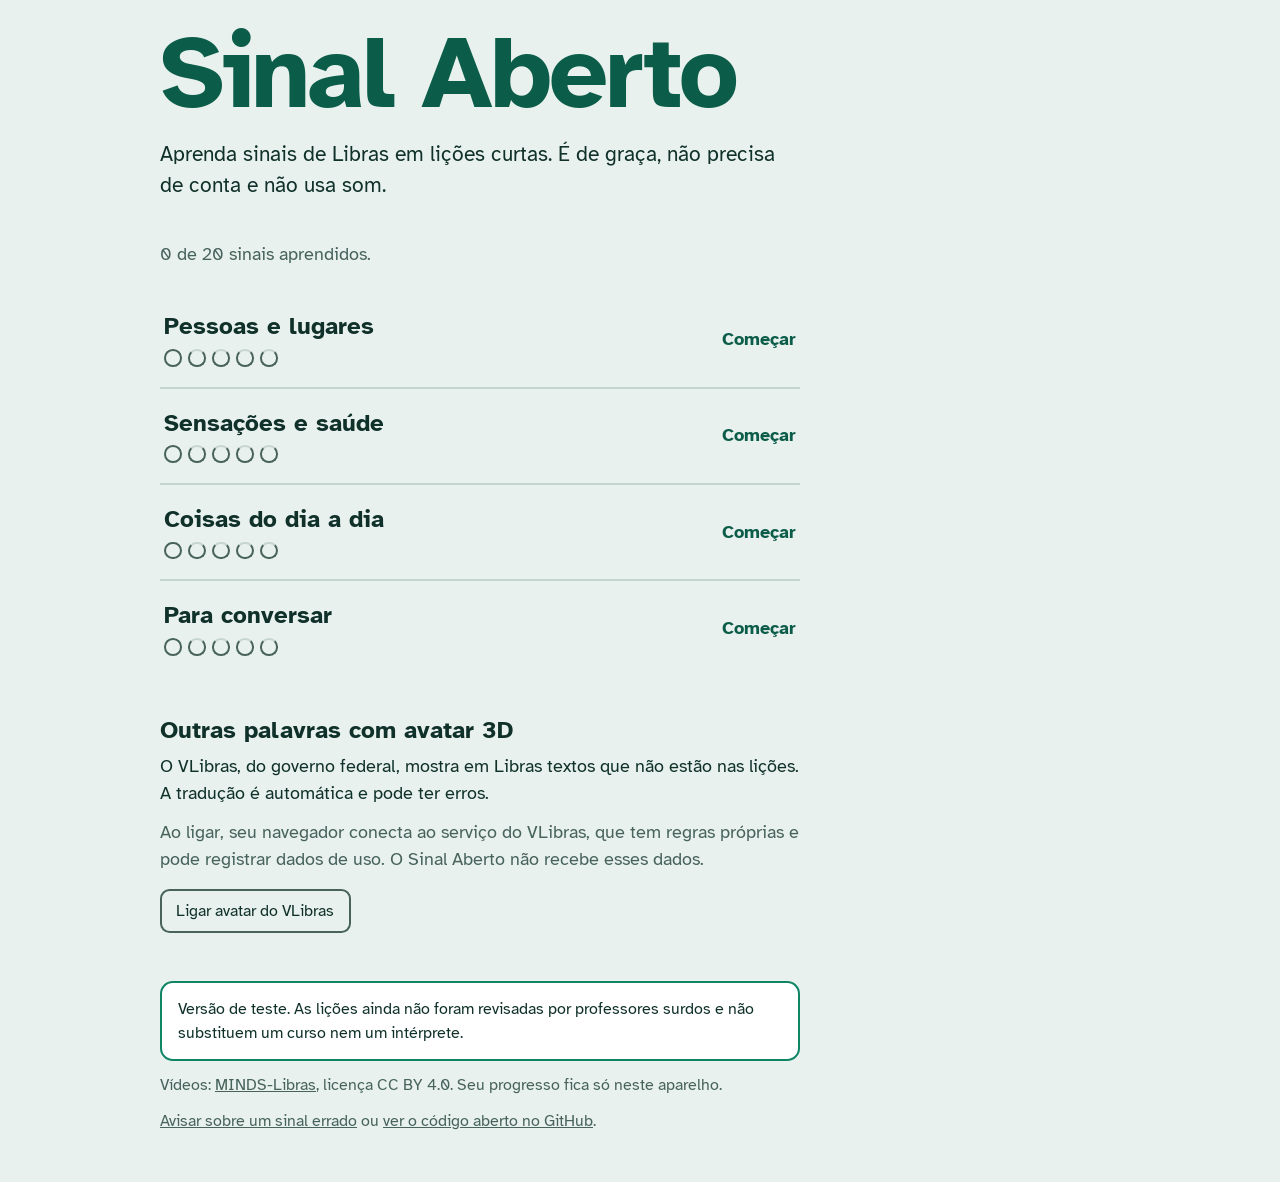
==== site/index.html @ eb138edb "Primeira versão do Sinal Aberto Site gratuito para aprender sinais de Libras, com 4 lições e os 20 s" ====
<!doctype html>
<html lang="pt-BR">
<head>
  <meta charset="utf-8">
  <meta name="viewport" content="width=device-width, initial-scale=1">
  <title>Sinal Aberto</title>
  <meta name="description" content="Aprenda sinais de Libras em lições curtas, de graça e sem criar conta.">
  <meta name="theme-color" content="#0B5D49" media="(prefers-color-scheme: light)">
  <meta name="theme-color" content="#0D1F1B" media="(prefers-color-scheme: dark)">
  <link rel="manifest" href="manifest.webmanifest">
  <link rel="icon" href="icones/icone.svg" type="image/svg+xml">
  <link rel="stylesheet" href="estilo.css">
</head>
<body>
  <a class="pular" href="#conteudo">Pular para o conteúdo</a>
  <main id="conteudo" tabindex="-1">
    <noscript><p>O Sinal Aberto precisa de JavaScript para funcionar. Ative o JavaScript no navegador e recarregue a página.</p></noscript>
  </main>
  <div id="aviso" class="so-leitor" aria-live="polite"></div>
  <script type="module" src="app.js"></script>
</body>
</html>
---- site/estilo.css ----
@font-face {
  font-family: "Atkinson Hyperlegible";
  src: url("fontes/atkinson-400.woff2") format("woff2");
  font-weight: 400;
  font-display: swap;
}
@font-face {
  font-family: "Atkinson Hyperlegible";
  src: url("fontes/atkinson-700.woff2") format("woff2");
  font-weight: 700;
  font-display: swap;
}

:root {
  --fundo: #E9F1EE;
  --superficie: #FFFFFF;
  --tinta: #10312A;
  --tinta-suave: #47635C;
  --sinal: #0B5D49;
  --sinal-vivo: #0F8566;
  --luz-apagada: #C5D5CF;
  --acerto-fundo: #D5F2E6;
  --erro: #A8321F;
  --erro-fundo: #FBE3DD;
  --foco: #1B4FD8;
  color-scheme: light;
}

@media (prefers-color-scheme: dark) {
  :root {
    --fundo: #0D1F1B;
    --superficie: #17302A;
    --tinta: #EAF4F0;
    --tinta-suave: #A9C2BA;
    --sinal: #5FD8B4;
    --sinal-vivo: #5FD8B4;
    --luz-apagada: #36514A;
    --acerto-fundo: #123F33;
    --erro: #FFA893;
    --erro-fundo: #47201A;
    --foco: #A9C4FF;
    color-scheme: dark;
  }
}

* { box-sizing: border-box; }

body {
  margin: 0;
  background: var(--fundo);
  color: var(--tinta);
  font-family: "Atkinson Hyperlegible", system-ui, sans-serif;
  font-size: 1.125rem;
  line-height: 1.5;
}

main {
  max-width: 62rem;
  margin: 0 auto;
  padding: 1.5rem 1rem 3rem;
  outline: none;
}

h1, h2, p { margin: 0; }
h1:focus { outline: none; }
:focus-visible { outline: 3px solid var(--foco); outline-offset: 3px; }

.pular {
  position: absolute;
  left: 1rem;
  top: -4rem;
  padding: .5rem 1rem;
  background: var(--superficie);
  color: var(--tinta);
}
.pular:focus { top: 1rem; z-index: 10; }

.so-leitor {
  position: absolute;
  width: 1px;
  height: 1px;
  overflow: hidden;
  clip-path: inset(50%);
}

/* Luzes: um sinal aprendido acende uma luz */
.luzes { display: flex; gap: .4rem; list-style: none; margin: 0; padding: 0; }
.luz {
  width: 1.1rem;
  height: 1.1rem;
  border-radius: 50%;
  border: 2px solid var(--tinta-suave);
  background: transparent;
}
/* Acesa = cheia; apagada = só o contorno. A diferença não depende só da cor. */
.luz.acesa { border-color: var(--sinal-vivo); background: var(--sinal-vivo); box-shadow: 0 0 0 3px color-mix(in srgb, var(--sinal-vivo) 28%, transparent); }

/* Início */
.topo { max-width: 40rem; margin-bottom: 2.5rem; }
.topo h1 {
  font-size: clamp(3rem, 12vw, 6.5rem);
  line-height: .95;
  letter-spacing: -.03em;
  color: var(--sinal);
}
.topo p { margin-top: 1rem; font-size: 1.3rem; }

.resumo { margin-bottom: 1.5rem; color: var(--tinta-suave); }

.trilha { list-style: none; margin: 0; padding: 0; max-width: 40rem; }
.trilha li + li { border-top: 2px solid var(--luz-apagada); }
.licao {
  display: grid;
  grid-template-columns: 1fr auto;
  align-items: center;
  gap: .5rem 1rem;
  width: 100%;
  padding: 1.25rem .25rem;
  border: 0;
  background: none;
  color: inherit;
  font: inherit;
  text-align: left;
  cursor: pointer;
}
.licao:hover .licao-titulo { color: var(--sinal); }
.licao-titulo { font-size: 1.5rem; font-weight: 700; line-height: 1.2; }
.licao-acao { grid-row: 1 / span 2; grid-column: 2; font-weight: 700; color: var(--sinal); }

.rodape {
  max-width: 40rem;
  margin-top: 3rem;
  font-size: 1rem;
  color: var(--tinta-suave);
}
.rodape p + p { margin-top: .75rem; }
.rodape a { color: inherit; }
.aviso-previa {
  padding: .9rem 1rem;
  background: var(--superficie);
  border: 2px solid var(--sinal-vivo);
  border-radius: .8rem;
  color: var(--tinta);
}

/* Lição */
.barra {
  display: flex;
  align-items: center;
  gap: 1rem;
  margin-bottom: 1.25rem;
}
.barra .luzes { flex: 1; flex-wrap: wrap; }
.sair {
  min-width: 2.75rem;
  min-height: 2.75rem;
  padding: .5rem .75rem;
  border: 0;
  background: none;
  color: var(--tinta-suave);
  font: inherit;
  text-decoration: underline;
  cursor: pointer;
}

.exercicio { display: grid; gap: 1.5rem; }
@media (min-width: 52rem) {
  .exercicio { grid-template-columns: minmax(0, 3fr) minmax(0, 2fr); align-items: start; gap: 2.5rem; }
}

.palco video {
  display: block;
  width: 100%;
  aspect-ratio: 16 / 9;
  object-fit: cover;
  border-radius: 1rem;
  background: var(--tinta);
}
.controles { display: flex; flex-wrap: wrap; gap: .5rem; margin-top: .6rem; }
.controle {
  min-height: 2.75rem;
  padding: .35rem .9rem;
  border: 2px solid var(--tinta-suave);
  border-radius: .6rem;
  background: none;
  color: var(--tinta);
  font: inherit;
  font-size: 1rem;
  cursor: pointer;
}
.controle[aria-pressed="true"] { background: var(--tinta); border-color: var(--tinta); color: var(--fundo); }

.lado h1 { font-size: clamp(1.5rem, 4vw, 2rem); line-height: 1.2; margin-bottom: 1rem; }
.palavra-grande {
  font-size: clamp(2.75rem, 9vw, 4.5rem);
  font-weight: 700;
  line-height: 1;
  letter-spacing: -.02em;
  color: var(--sinal);
  overflow-wrap: anywhere;
}
.dica { margin-top: .75rem; color: var(--tinta-suave); }

.opcoes { display: grid; gap: .6rem; }
.opcao {
  min-height: 3.5rem;
  padding: .6rem 1rem;
  border: 2px solid var(--tinta-suave);
  border-radius: .8rem;
  background: var(--superficie);
  color: var(--tinta);
  font: inherit;
  font-size: 1.25rem;
  text-align: left;
  cursor: pointer;
}
.opcao:hover:not(:disabled) { border-color: var(--sinal); }
.opcao:disabled { cursor: default; }
.opcao.certa { border-color: var(--sinal-vivo); border-width: 4px; background: var(--acerto-fundo); font-weight: 700; }
.opcao.errada { border-color: var(--erro); border-style: dashed; background: var(--erro-fundo); }
.opcao.certa:not(.opcao-video)::after { content: " (certa)"; }
.opcao.errada:not(.opcao-video)::after { content: " (errada)"; }

.opcoes-video { grid-template-columns: 1fr 1fr; }
.opcao-video {
  padding: 0;
  overflow: hidden;
  text-align: center;
  font-size: 1rem;
}
.opcao-video video { display: block; width: 100%; aspect-ratio: 16 / 9; object-fit: cover; pointer-events: none; }
.opcao-video span { display: block; padding: .5rem; }
.opcao-video.sem-video video { visibility: hidden; }

.retorno { margin-top: 1rem; padding: 1rem; border-radius: .8rem; font-weight: 700; border: 2px solid transparent; }
.retorno.certo { background: var(--acerto-fundo); border-color: var(--sinal-vivo); }
.retorno.errado { background: var(--erro-fundo); border-color: var(--erro); border-style: dashed; }

.seguir {
  width: 100%;
  min-height: 3.5rem;
  margin-top: 1rem;
  padding: .6rem 1.5rem;
  border: 0;
  border-radius: .8rem;
  background: var(--sinal);
  color: var(--fundo);
  font: inherit;
  font-size: 1.25rem;
  font-weight: 700;
  cursor: pointer;
}

/* Fim da lição */
.fim { max-width: 40rem; }
.fim h1 { font-size: clamp(2.5rem, 9vw, 4.5rem); line-height: 1; letter-spacing: -.02em; color: var(--sinal); }
.fim p { margin-top: 1rem; font-size: 1.3rem; }
.fim .luzes { margin-top: 1.5rem; }
.fim .luz { width: 1.6rem; height: 1.6rem; }
.fim .seguir { max-width: 24rem; }

@media (prefers-reduced-motion: no-preference) {
  .fim .luz.acesa { animation: acender .5s ease-out backwards; animation-delay: calc(var(--ordem) * 120ms); }
}
@keyframes acender {
  from { transform: scale(.4); background: var(--luz-apagada); box-shadow: none; }
}

/* Avatar do VLibras, só carregado quando a pessoa pede */
.avatar { max-width: 40rem; margin-top: 2.5rem; }
.avatar h2 { font-size: 1.5rem; line-height: 1.2; margin-bottom: .5rem; }
.avatar .controle { margin-top: 1rem; }
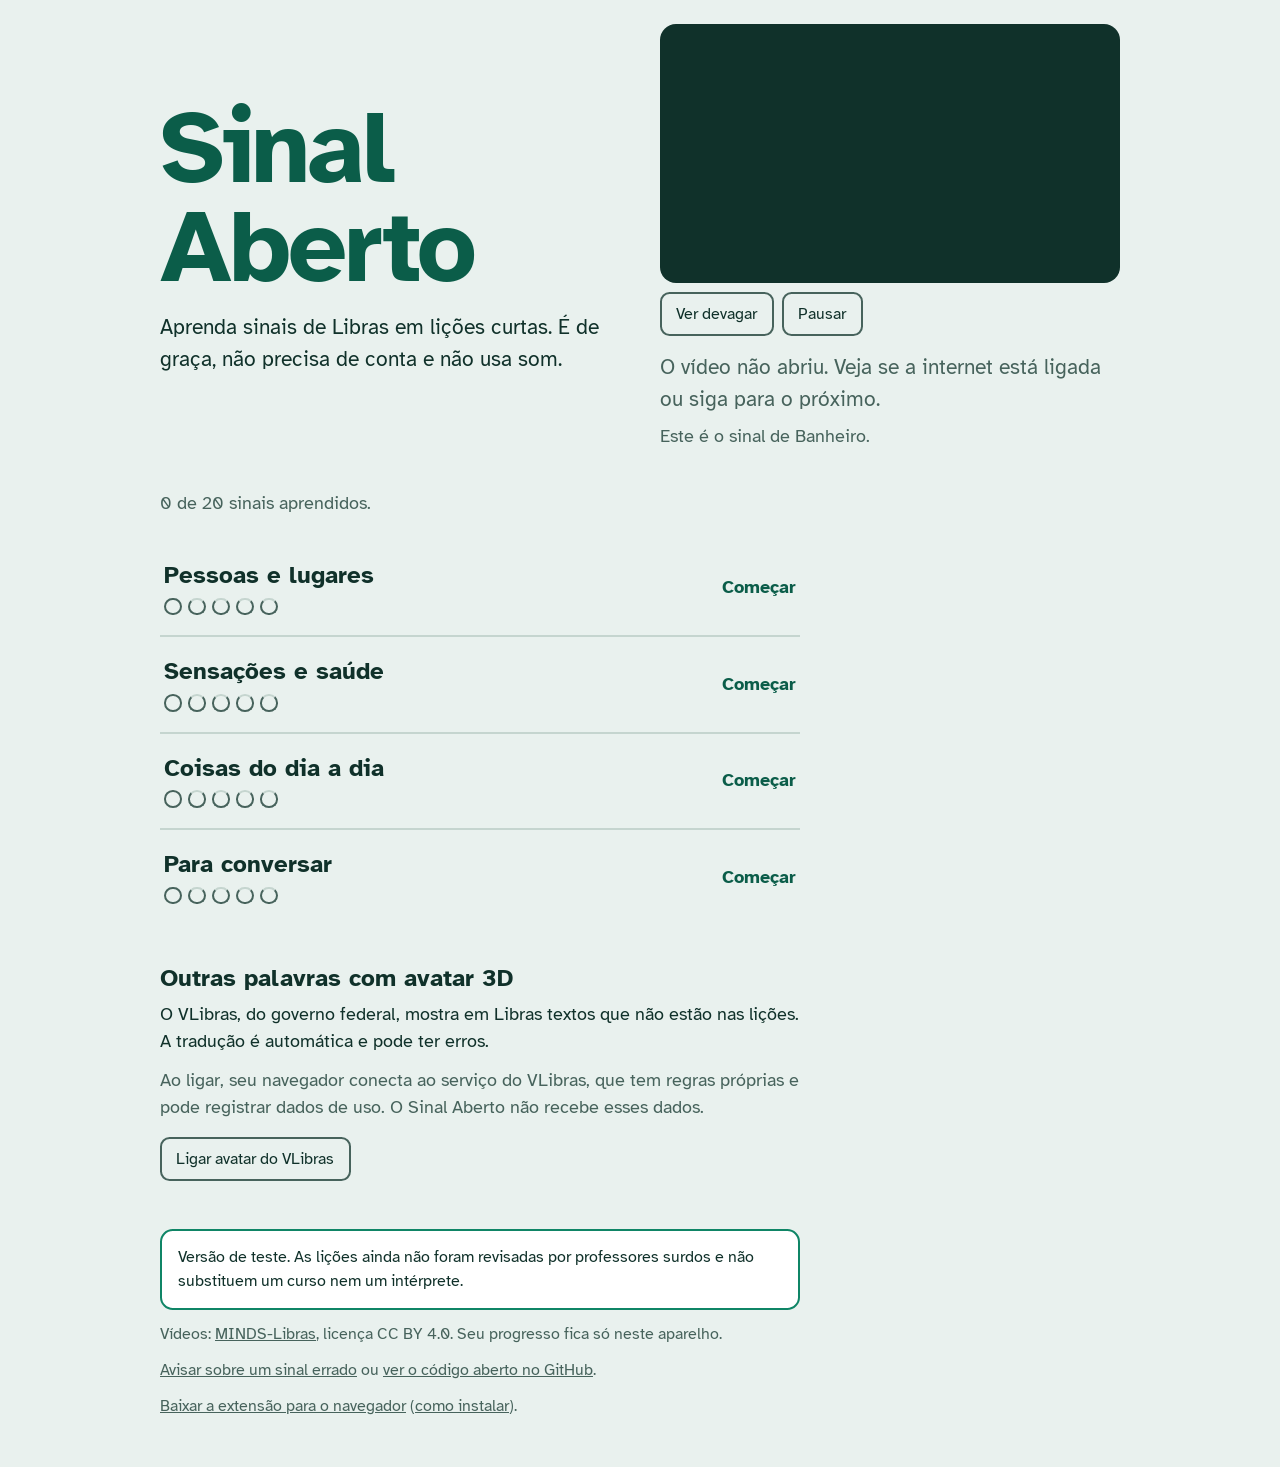
==== commit 26573bdb: "Mostrar um sinal na página inicial e empacotar a extensão Adiciona vídeo na abertura, prévia para co" ====
--- a/site/index.html
+++ b/site/index.html
@@ -5,6 +5,15 @@
   <meta name="viewport" content="width=device-width, initial-scale=1">
   <title>Sinal Aberto</title>
   <meta name="description" content="Aprenda sinais de Libras em lições curtas, de graça e sem criar conta.">
+  <link rel="canonical" href="https://libras.muraldasaude.com/">
+  <meta property="og:type" content="website">
+  <meta property="og:locale" content="pt_BR">
+  <meta property="og:title" content="Sinal Aberto: aprenda sinais de Libras">
+  <meta property="og:description" content="Lições curtas, de graça, sem criar conta e sem usar som.">
+  <meta property="og:url" content="https://libras.muraldasaude.com/">
+  <meta property="og:image" content="https://libras.muraldasaude.com/previa.jpg">
+  <meta property="og:image:alt" content="Pessoa fazendo um sinal de Libras">
+  <meta name="twitter:card" content="summary_large_image">
   <meta name="theme-color" content="#0B5D49" media="(prefers-color-scheme: light)">
   <meta name="theme-color" content="#0D1F1B" media="(prefers-color-scheme: dark)">
   <link rel="manifest" href="manifest.webmanifest">
--- a/site/estilo.css
+++ b/site/estilo.css
@@ -270,3 +270,11 @@
 .avatar { max-width: 40rem; margin-top: 2.5rem; }
 .avatar h2 { font-size: 1.5rem; line-height: 1.2; margin-bottom: .5rem; }
 .avatar .controle { margin-top: 1rem; }
+
+/* Sinal na página inicial: mostra de cara o que o site ensina */
+.topo { display: grid; gap: 1.5rem; max-width: none; }
+.sinal-do-topo { margin: 0; }
+.sinal-do-topo figcaption { margin-top: .5rem; color: var(--tinta-suave); }
+@media (min-width: 52rem) {
+  .topo { grid-template-columns: minmax(0, 1fr) minmax(0, 1fr); align-items: center; gap: 2.5rem; }
+}
